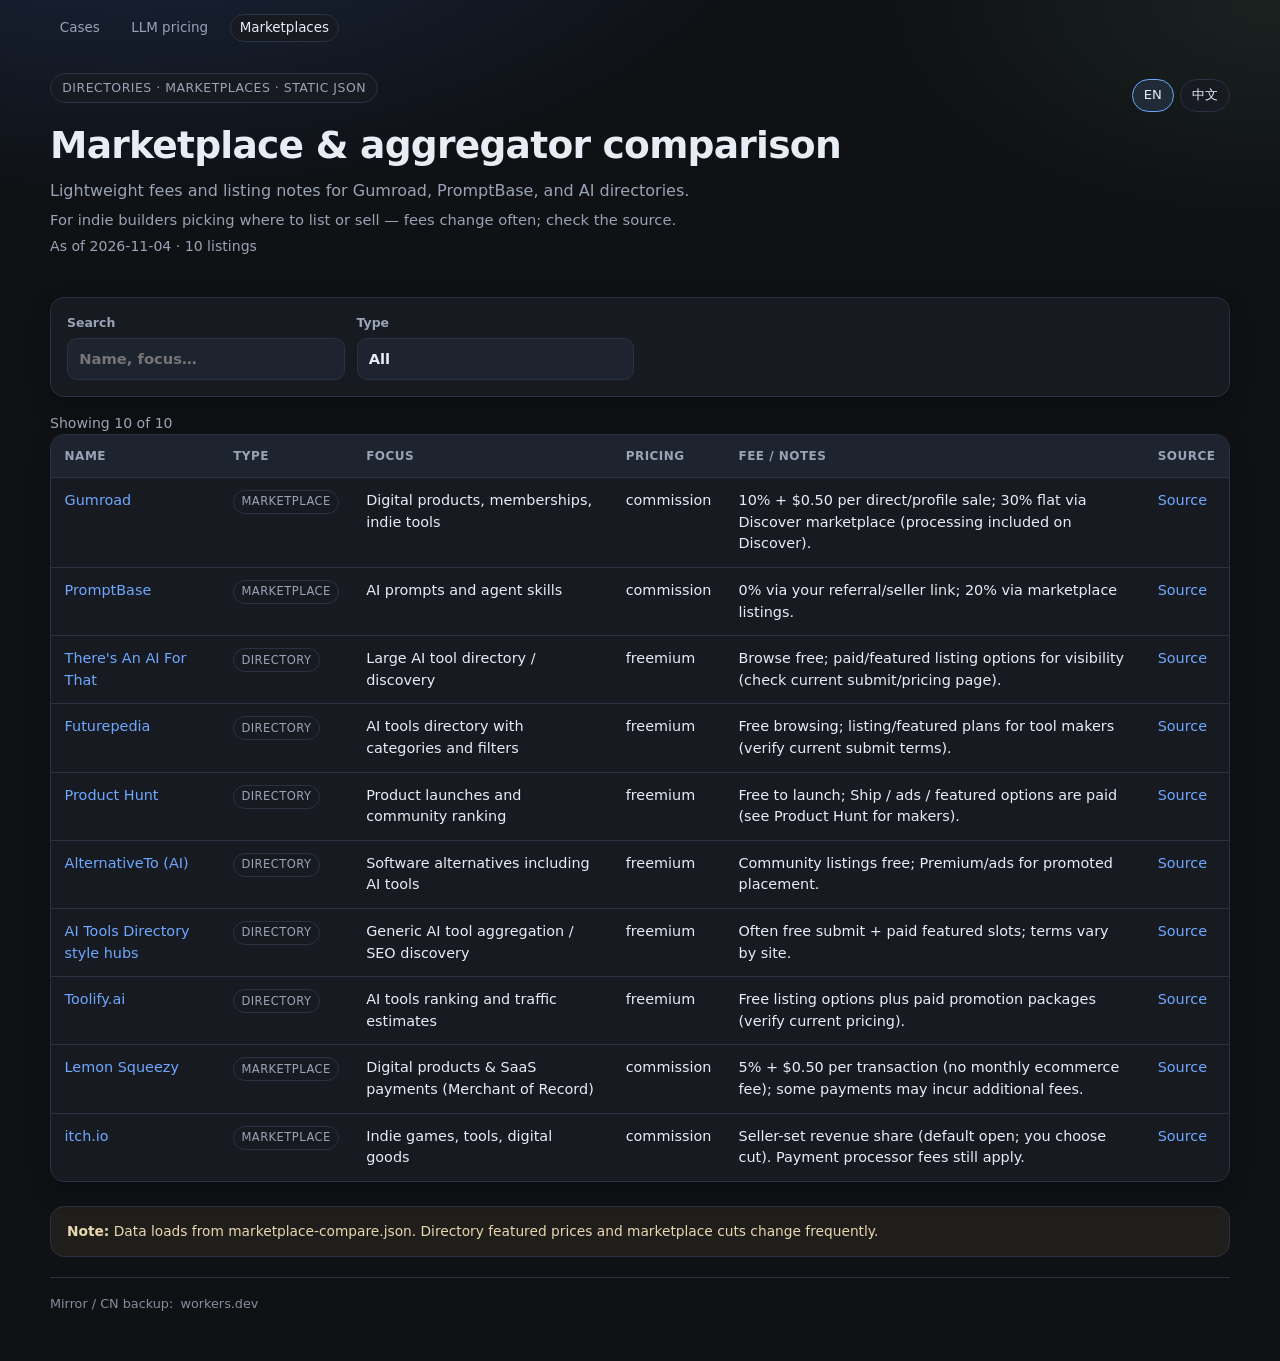
==== compare.html @ 5f9acc18 "feat: hub tools — LLM pricing + marketplaces, evidence badges, deep links, Gumroad soft CTAs" ====
<!DOCTYPE html>
<html lang="en">
<head>
  <meta charset="UTF-8" />
  <meta name="viewport" content="width=device-width, initial-scale=1" />
  <title>Marketplace comparison — aimrr.app</title>
  <meta name="description" content="Lightweight fees and listing notes for Gumroad, PromptBase, AI directories, and similar indie marketplaces." />
  <meta name="robots" content="index, follow" />
  <link rel="canonical" href="https://www.aimrr.app/compare.html" />
  <meta property="og:title" content="Marketplace comparison — aimrr.app" />
  <meta property="og:description" content="Lightweight fees and listing notes for Gumroad, PromptBase, AI directories, and similar indie marketplaces." />
  <meta property="og:url" content="https://www.aimrr.app/compare.html" />
  <link rel="stylesheet" href="styles.css" />
  <style>
    .meta-line { color: var(--muted); font-size: 0.88rem; margin: 0.35rem 0 0; }
    .tool-lang { display: inline-flex; gap: 0.35rem; margin-left: auto; }
    .tool-lang button { border: 1px solid var(--border); background: var(--surface); color: var(--text); border-radius: 999px; padding: 0.35rem 0.7rem; font: inherit; font-size: 0.82rem; cursor: pointer; }
    .tool-lang button.active { border-color: #6ea8fe; background: rgba(110,168,254,0.12); }
    .header-row { display: flex; flex-wrap: wrap; align-items: center; gap: 0.75rem; }
    .type-pill { display: inline-block; font-size: 0.72rem; padding: 0.15rem 0.45rem; border-radius: 999px; border: 1px solid var(--border); color: var(--muted); text-transform: uppercase; letter-spacing: 0.04em; }
  </style>
</head>
<body>
  <div class="wrap">
    <div class="layout">
      <main class="main" style="grid-column: 1 / -1">
        <nav class="site-nav" aria-label="Site">
          <a class="site-nav-link" href="./" data-i18n="navCases">Cases</a>
          <a class="site-nav-link" href="pricing.html" data-i18n="navPricing">LLM pricing</a>
          <a class="site-nav-link is-active" href="compare.html" data-i18n="navCompare">Marketplaces</a>
        </nav>
        <header>
          <div class="header-row">
            <div class="eyebrow" data-i18n="eyebrow">Directories · marketplaces · static JSON</div>
            <div class="tool-lang" role="group" aria-label="Language">
              <button type="button" id="lang-en" class="active" data-lang="en">EN</button>
              <button type="button" id="lang-zh" data-lang="zh">中文</button>
            </div>
          </div>
          <h1 data-i18n="title">Marketplace & aggregator comparison</h1>
          <p class="subtitle" data-i18n="subtitle">Lightweight fees and listing notes for Gumroad, PromptBase, and AI directories.</p>
          <p class="value-prop" data-i18n="valueProp">For indie builders picking where to list or sell — fees change often; check the source.</p>
          <p class="meta-line" id="as-of"></p>
        </header>

        <section class="controls" aria-label="Filters">
          <label>
            <span data-i18n="search">Search</span>
            <input id="q" type="search" data-i18n-placeholder="searchPlaceholder" placeholder="Name, focus…" autocomplete="off" />
          </label>
          <label>
            <span data-i18n="type">Type</span>
            <select id="type">
              <option value="" data-i18n="all">All</option>
              <option value="marketplace" data-i18n="typeMarketplace">Marketplace</option>
              <option value="directory" data-i18n="typeDirectory">Directory</option>
            </select>
          </label>
        </section>

        <p class="meta-line" id="count"></p>

        <div class="table-wrap" id="table-wrap">
          <table>
            <thead>
              <tr>
                <th data-i18n="colName">Name</th>
                <th data-i18n="colType">Type</th>
                <th data-i18n="colFocus">Focus</th>
                <th data-i18n="colPricing">Pricing</th>
                <th data-i18n="colFee">Fee / notes</th>
                <th data-i18n="colSource">Source</th>
              </tr>
            </thead>
            <tbody id="table-body"></tbody>
          </table>
        </div>
        <div class="empty hidden" id="empty" data-i18n="empty">No listings match.</div>

        <p class="disclaimer"><strong data-i18n="noteLabel">Note:</strong> <span data-i18n="noteBody">Data loads from marketplace-compare.json. Directory featured prices and marketplace cuts change frequently.</span></p>
        <footer>
          <div class="footer-mirror">
            <span data-i18n="mirror">Mirror / CN backup: </span>
            <a href="https://ai-indie-revenue-cases.jinxingle1983.workers.dev/compare.html">workers.dev</a>
          </div>
        </footer>
      </main>
    </div>
  </div>
  <script>
  (function () {
    const I18N = {
      en: {
        navCases: "Cases", navPricing: "LLM pricing", navCompare: "Marketplaces",
        eyebrow: "Directories · marketplaces · static JSON",
        title: "Marketplace & aggregator comparison",
        subtitle: "Lightweight fees and listing notes for Gumroad, PromptBase, and AI directories.",
        valueProp: "For indie builders picking where to list or sell — fees change often; check the source.",
        search: "Search", searchPlaceholder: "Name, focus…", type: "Type", all: "All",
        typeMarketplace: "Marketplace", typeDirectory: "Directory",
        colName: "Name", colType: "Type", colFocus: "Focus", colPricing: "Pricing",
        colFee: "Fee / notes", colSource: "Source",
        empty: "No listings match.", noteLabel: "Note:",
        noteBody: "Data loads from marketplace-compare.json. Directory featured prices and marketplace cuts change frequently.",
        mirror: "Mirror / CN backup: ",
        asOf: (d, n) => `As of ${d} · ${n} listings`,
        showing: (n, t) => `Showing ${n} of ${t}`,
        source: "Source"
      },
      zh: {
        navCases: "案例", navPricing: "大模型报价", navCompare: "聚合/市集",
        eyebrow: "目录 · 市集 · 静态 JSON",
        title: "聚合站 / 市集对比",
        subtitle: "Gumroad、PromptBase 与常见 AI 目录的费用与收录说明。",
        valueProp: "给独立开发者选上架渠道用 — 费率常变，请核对来源。",
        search: "搜索", searchPlaceholder: "名称、定位…", type: "类型", all: "全部",
        typeMarketplace: "市集", typeDirectory: "目录",
        colName: "名称", colType: "类型", colFocus: "定位", colPricing: "收费模式",
        colFee: "费率 / 备注", colSource: "来源",
        empty: "没有匹配项。", noteLabel: "说明：",
        noteBody: "数据来自 marketplace-compare.json。目录推广价与市集抽成经常变动。",
        mirror: "国内备用镜像：",
        asOf: (d, n) => `截至 ${d} · ${n} 条`,
        showing: (n, t) => `显示 ${n} / ${t}`,
        source: "来源"
      }
    };

    let lang = localStorage.getItem("aimrr-lang") || "en";
    let markets = [];
    let meta = { as_of: "" };

    const els = {
      q: document.getElementById("q"),
      type: document.getElementById("type"),
      body: document.getElementById("table-body"),
      empty: document.getElementById("empty"),
      wrap: document.getElementById("table-wrap"),
      asOf: document.getElementById("as-of"),
      count: document.getElementById("count"),
      langEn: document.getElementById("lang-en"),
      langZh: document.getElementById("lang-zh")
    };

    function t() { return I18N[lang] || I18N.en; }

    function escapeHtml(s) {
      return String(s).replace(/[&<>"']/g, (c) => ({ "&": "&amp;", "<": "&lt;", ">": "&gt;", '"': "&quot;", "'": "&#39;" }[c]));
    }
    function escapeAttr(s) { return escapeHtml(s); }

    function applyI18n() {
      const dict = t();
      document.documentElement.lang = lang === "zh" ? "zh-CN" : "en";
      document.querySelectorAll("[data-i18n]").forEach((el) => {
        const key = el.getAttribute("data-i18n");
        if (dict[key] != null) el.textContent = dict[key];
      });
      document.querySelectorAll("[data-i18n-placeholder]").forEach((el) => {
        const key = el.getAttribute("data-i18n-placeholder");
        if (dict[key] != null) el.placeholder = dict[key];
      });
      els.langEn.classList.toggle("active", lang === "en");
      els.langZh.classList.toggle("active", lang === "zh");
      render();
    }

    function filtered() {
      const q = (els.q.value || "").trim().toLowerCase();
      const type = els.type.value;
      return markets.filter((m) => {
        if (type && m.type !== type) return false;
        if (!q) return true;
        const hay = [m.name, m.focus, m.fee_note, m.pricing, m.type].join(" ").toLowerCase();
        return hay.includes(q);
      });
    }

    function render() {
      const dict = t();
      const list = filtered();
      els.asOf.textContent = dict.asOf(meta.as_of || "—", markets.length);
      els.count.textContent = dict.showing(list.length, markets.length);
      if (!list.length) {
        els.wrap.classList.add("hidden");
        els.empty.classList.remove("hidden");
        els.body.innerHTML = "";
        return;
      }
      els.wrap.classList.remove("hidden");
      els.empty.classList.add("hidden");
      els.body.innerHTML = list.map((m) => `
        <tr>
          <td><a href="${escapeAttr(m.url || "#")}" rel="noopener noreferrer" target="_blank">${escapeHtml(m.name || "")}</a></td>
          <td><span class="type-pill">${escapeHtml(m.type || "")}</span></td>
          <td>${escapeHtml(m.focus || "")}</td>
          <td>${escapeHtml(m.pricing || "")}</td>
          <td>${escapeHtml(m.fee_note || "")}</td>
          <td><a href="${escapeAttr(m.source_url || m.url || "#")}" rel="noopener noreferrer" target="_blank">${dict.source}</a></td>
        </tr>
      `).join("");
    }

    els.q.addEventListener("input", render);
    els.type.addEventListener("change", render);
    els.langEn.addEventListener("click", () => { lang = "en"; localStorage.setItem("aimrr-lang", lang); applyI18n(); });
    els.langZh.addEventListener("click", () => { lang = "zh"; localStorage.setItem("aimrr-lang", lang); applyI18n(); });

    fetch("marketplace-compare.json", { cache: "no-store" })
      .then((r) => {
        if (!r.ok) throw new Error("HTTP " + r.status);
        return r.json();
      })
      .then((data) => {
        meta = data;
        markets = Array.isArray(data.markets) ? data.markets : [];
        applyI18n();
      })
      .catch((err) => {
        els.asOf.textContent = "Failed to load marketplace-compare.json: " + err.message;
        els.empty.classList.remove("hidden");
        els.wrap.classList.add("hidden");
      });
  })();
  </script>
</body>
</html>
---- styles.css ----
/* AI Indie Revenue Cases — minimal dark theme */
:root {
  --bg: #0f1115;
  --surface: #171a21;
  --surface-2: #1e2330;
  --border: #2a3142;
  --text: #e8ecf4;
  --muted: #9aa3b5;
  --accent: #6ea8fe;
  --accent-soft: rgba(110, 168, 254, 0.12);
  --ok: #5dcea2;
  --warn: #e6b35c;
  --chip: #252b3a;
  --shadow: 0 8px 24px rgba(0, 0, 0, 0.28);
  --radius: 14px;
  --font: "Inter", "Segoe UI", system-ui, -apple-system, sans-serif;
}

* { box-sizing: border-box; }
html {
  scroll-behavior: smooth;
  overflow-x: hidden;
}
body {
  margin: 0;
  font-family: var(--font);
  background:
    radial-gradient(1200px 600px at 10% -10%, #1a2740 0%, transparent 55%),
    radial-gradient(900px 500px at 100% 0%, #1a2220 0%, transparent 45%),
    var(--bg);
  color: var(--text);
  line-height: 1.5;
  min-height: 100vh;
  overflow-x: hidden;
}

a { color: var(--accent); text-decoration: none; }
a:hover { text-decoration: underline; }

.wrap {
  width: min(1180px, calc(100% - 2rem));
  margin: 0 auto;
  max-width: 100%;
}

.layout {
  display: grid;
  grid-template-columns: 260px minmax(0, 1fr);
  gap: 1.25rem;
  align-items: start;
  padding-bottom: 0.5rem;
}

.sidebar {
  min-width: 0;
}

.main {
  min-width: 0;
}

.profile-card {
  background: var(--surface);
  border: 1px solid var(--border);
  border-radius: var(--radius);
  padding: 1.05rem 1rem 1.1rem;
  box-shadow: var(--shadow);
  display: flex;
  flex-direction: column;
  gap: 0.7rem;
}

.profile-card.sticky {
  position: sticky;
  top: 1rem;
}

.profile-avatar-wrap {
  display: flex;
  align-items: center;
  gap: 0.75rem;
}

.profile-avatar {
  width: 56px;
  height: 56px;
  border-radius: 999px;
  object-fit: cover;
  background: linear-gradient(145deg, #2a3a55, #1a2333);
  border: 1px solid var(--border);
  flex-shrink: 0;
  display: grid;
  place-items: center;
  overflow: hidden;
  font-weight: 700;
  font-size: 1.05rem;
  color: var(--accent);
  letter-spacing: -0.02em;
}

.profile-avatar img {
  width: 100%;
  height: 100%;
  border-radius: inherit;
  object-fit: cover;
  display: block;
}

.profile-names {
  min-width: 0;
}

.profile-name {
  margin: 0;
  font-size: 1.05rem;
  font-weight: 700;
  letter-spacing: -0.015em;
  line-height: 1.25;
}

.profile-handle {
  margin: 0.15rem 0 0;
  font-size: 0.84rem;
  color: var(--muted);
}

.profile-handle a {
  color: inherit;
  text-decoration: none;
}

.profile-handle a:hover {
  color: var(--accent);
  text-decoration: underline;
}

.profile-bio {
  margin: 0;
  font-size: 0.84rem;
  color: var(--muted);
  line-height: 1.45;
}

.profile-actions {
  display: flex;
  flex-direction: column;
  gap: 0.45rem;
}

.profile-btn {
  display: inline-flex;
  align-items: center;
  justify-content: center;
  gap: 0.4rem;
  border-radius: 999px;
  padding: 0.5rem 0.9rem;
  min-height: 40px;
  font: inherit;
  font-size: 0.86rem;
  font-weight: 600;
  text-decoration: none;
  cursor: pointer;
  border: 1px solid transparent;
  -webkit-tap-highlight-color: transparent;
  transition: background 0.15s ease, border-color 0.15s ease, filter 0.15s ease;
}

.profile-btn:hover {
  text-decoration: none;
}

.profile-btn-x {
  background: #e8ecf4;
  color: #0b1220;
}

.profile-btn-x:hover {
  filter: brightness(0.96);
}

.profile-btn-x .x-icon {
  width: 14px;
  height: 14px;
  fill: currentColor;
  flex-shrink: 0;
}

.profile-btn-shop {
  background: var(--accent-soft);
  color: var(--accent);
  border-color: var(--border);
}

.profile-btn-shop:hover {
  border-color: var(--accent);
  background: rgba(110, 168, 254, 0.2);
}

.profile-meta {
  margin: 0;
  font-size: 0.75rem;
  color: var(--muted);
  opacity: 0.9;
}

.sidebar-lang {
  margin-top: 0.15rem;
}

.sidebar-lang .view-toggle {
  width: 100%;
  justify-content: stretch;
}

.sidebar-lang .view-toggle button {
  flex: 1;
}

header { padding: 1.6rem 0 1rem; }

.header-top {
  display: flex;
  align-items: center;
  justify-content: space-between;
  gap: 0.75rem;
  margin-bottom: 0.9rem;
  flex-wrap: wrap;
}

.header-top .eyebrow {
  margin-bottom: 0;
}

.lang-toggle {
  flex-shrink: 0;
}

.eyebrow {
  display: inline-flex;
  align-items: center;
  gap: 0.4rem;
  font-size: 0.78rem;
  letter-spacing: 0.04em;
  text-transform: uppercase;
  color: var(--muted);
  background: var(--surface);
  border: 1px solid var(--border);
  border-radius: 999px;
  padding: 0.28rem 0.7rem;
  margin-bottom: 0.9rem;
}

h1 {
  margin: 0 0 0.35rem;
  font-size: clamp(1.7rem, 3.5vw, 2.35rem);
  letter-spacing: -0.02em;
  font-weight: 700;
}

.subtitle {
  margin: 0;
  color: var(--muted);
  font-size: 1rem;
  max-width: 46rem;
}

.controls {
  display: grid;
  grid-template-columns: repeat(4, minmax(0, 1fr));
  gap: 0.75rem;
  margin: 1.5rem 0 1rem;
  padding: 1rem;
  background: var(--surface);
  border: 1px solid var(--border);
  border-radius: var(--radius);
  box-shadow: var(--shadow);
}

label {
  display: flex;
  flex-direction: column;
  gap: 0.35rem;
  font-size: 0.78rem;
  color: var(--muted);
  font-weight: 600;
}

select, input[type="search"] {
  width: 100%;
  appearance: none;
  background: var(--surface-2);
  color: var(--text);
  border: 1px solid var(--border);
  border-radius: 10px;
  padding: 0.55rem 0.7rem;
  font: inherit;
  font-size: 0.92rem;
}

select:focus, input[type="search"]:focus {
  outline: 2px solid rgba(110, 168, 254, 0.35);
  border-color: var(--accent);
}

.meta-row {
  display: flex;
  flex-wrap: wrap;
  gap: 0.75rem 1rem;
  align-items: center;
  justify-content: space-between;
  margin-bottom: 1rem;
  color: var(--muted);
  font-size: 0.88rem;
}

.view-toggle {
  display: inline-flex;
  gap: 0.35rem;
  background: var(--surface);
  border: 1px solid var(--border);
  border-radius: 999px;
  padding: 0.2rem;
}

.view-toggle button {
  border: 0;
  background: transparent;
  color: var(--muted);
  padding: 0.45rem 0.85rem;
  min-height: 36px;
  border-radius: 999px;
  cursor: pointer;
  font: inherit;
  font-size: 0.85rem;
  -webkit-tap-highlight-color: transparent;
}

.view-toggle button.active {
  background: var(--accent-soft);
  color: var(--accent);
}

.cards {
  display: grid;
  grid-template-columns: repeat(auto-fill, minmax(300px, 1fr));
  gap: 0.9rem;
}

.card {
  background: var(--surface);
  border: 1px solid var(--border);
  border-radius: var(--radius);
  padding: 1rem 1.05rem 1.1rem;
  display: flex;
  flex-direction: column;
  gap: 0.55rem;
  transition: border-color 0.15s ease, transform 0.15s ease;
  min-width: 0;
}

.card:hover {
  border-color: #3a4560;
  transform: translateY(-1px);
}

.card-top {
  display: flex;
  flex-wrap: wrap;
  justify-content: space-between;
  gap: 0.45rem 0.75rem;
  align-items: flex-start;
  min-width: 0;
}

.card-top h2,
.card h2 {
  margin: 0;
  font-size: 1.05rem;
  letter-spacing: -0.01em;
  flex: 1 1 8rem;
  min-width: 0;
  max-width: 100%;
  overflow-wrap: break-word;
  word-break: normal;
  hyphens: none;
}

.one-liner {
  margin: 0;
  color: var(--muted);
  font-size: 0.9rem;
  min-height: 2.7em;
  overflow-wrap: anywhere;
}

.revenue {
  flex: 1 1 9rem;
  min-width: 0;
  max-width: 100%;
  font-size: 1.15rem;
  font-weight: 700;
  color: var(--ok);
  letter-spacing: -0.01em;
  text-align: right;
  white-space: normal;
  overflow-wrap: break-word;
  word-break: normal;
  line-height: 1.25;
}

.revenue-range {
  display: block;
  font-size: 0.78rem;
  font-weight: 500;
  color: var(--muted);
  margin-top: 0.2rem;
  white-space: normal;
  overflow-wrap: break-word;
  word-break: normal;
  text-align: right;
  line-height: 1.35;
}

.chips {
  display: flex;
  flex-wrap: wrap;
  gap: 0.35rem;
}

.chip {
  display: inline-flex;
  align-items: center;
  background: var(--chip);
  border: 1px solid var(--border);
  color: var(--text);
  border-radius: 999px;
  padding: 0.18rem 0.55rem;
  font-size: 0.75rem;
}

.chip.stage-declining { color: #f0a0a0; }
.chip.stage-exited { color: var(--warn); }
.chip.stage-scaled,
.chip.stage-breakout { color: var(--ok); }

.card-foot {
  display: flex;
  justify-content: space-between;
  align-items: center;
  gap: 0.5rem;
  margin-top: auto;
  padding-top: 0.35rem;
  font-size: 0.8rem;
  color: var(--muted);
  flex-wrap: wrap;
}

.notes {
  margin: 0;
  font-size: 0.8rem;
  color: var(--muted);
  overflow-wrap: anywhere;
}

.table-wrap {
  overflow-x: auto;
  -webkit-overflow-scrolling: touch;
  overscroll-behavior-x: contain;
  border: 1px solid var(--border);
  border-radius: var(--radius);
  background: var(--surface);
  box-shadow: var(--shadow);
  max-width: 100%;
}

table {
  width: 100%;
  border-collapse: collapse;
  min-width: 860px;
  font-size: 0.9rem;
}

th, td {
  text-align: left;
  padding: 0.75rem 0.85rem;
  border-bottom: 1px solid var(--border);
  vertical-align: top;
}

th {
  font-size: 0.75rem;
  text-transform: uppercase;
  letter-spacing: 0.04em;
  color: var(--muted);
  background: var(--surface-2);
  position: sticky;
  top: 0;
}

tr:last-child td { border-bottom: 0; }
tr:hover td { background: rgba(255,255,255,0.02); }

.empty {
  padding: 2.5rem 1rem;
  text-align: center;
  color: var(--muted);
  border: 1px dashed var(--border);
  border-radius: var(--radius);
  background: var(--surface);
}

.pager {
  display: flex;
  flex-wrap: wrap;
  align-items: center;
  justify-content: center;
  gap: 0.65rem 0.85rem;
  margin: 1.15rem 0 0;
  padding: 0.85rem 0.5rem;
}

.pager-btn {
  border: 1px solid var(--border);
  background: var(--surface);
  color: var(--text);
  border-radius: 999px;
  padding: 0.55rem 1.05rem;
  min-height: 42px;
  min-width: 5.5rem;
  font: inherit;
  font-size: 0.9rem;
  cursor: pointer;
  -webkit-tap-highlight-color: transparent;
  transition: border-color 0.15s ease, background 0.15s ease, opacity 0.15s ease;
}

.pager-btn:hover:not(:disabled) {
  border-color: #3a4560;
  background: var(--surface-2);
}

.pager-btn:disabled {
  opacity: 0.4;
  cursor: not-allowed;
}

.pager-status {
  color: var(--muted);
  font-size: 0.88rem;
  text-align: center;
  min-width: 7rem;
}

.disclaimer {
  margin: 1.5rem 0 0.75rem;
  padding: 0.9rem 1rem;
  border-radius: var(--radius);
  border: 1px solid var(--border);
  background: rgba(230, 179, 92, 0.08);
  color: #e8d7b0;
  font-size: 0.86rem;
}

footer {
  margin: 1.25rem 0 2.5rem;
  padding-top: 1rem;
  border-top: 1px solid var(--border);
  color: var(--muted);
  font-size: 0.85rem;
  display: flex;
  flex-wrap: wrap;
  gap: 0.5rem 1rem;
  justify-content: space-between;
  align-items: flex-start;
}

.hidden { display: none !important; }

@media (max-width: 860px) {
  .controls { grid-template-columns: 1fr 1fr; }
  .cards { grid-template-columns: repeat(auto-fill, minmax(260px, 1fr)); }
}

@media (max-width: 560px) {
  .wrap { width: calc(100% - 1.25rem); }

  header { padding: 1.6rem 0 1rem; }

  .header-top {
    flex-direction: column;
    align-items: flex-start;
    gap: 0.65rem;
  }

  .lang-toggle {
    align-self: flex-start;
  }

  .controls {
    grid-template-columns: 1fr;
    padding: 0.85rem;
  }

  .cards {
    grid-template-columns: 1fr;
  }

  .card-top {
    flex-direction: column;
    align-items: flex-start;
  }

  .card-top h2,
  .card h2 {
    flex: 1 1 auto;
  }

  .revenue {
    width: 100%;
    text-align: left;
  }

  .revenue-range {
    text-align: left;
  }

  .meta-row {
    flex-direction: column;
    align-items: flex-start;
  }

  .pager {
    gap: 0.5rem;
    padding: 0.75rem 0;
  }

  .pager-btn {
    flex: 1 1 auto;
    min-width: 0;
  }

  .pager-status {
    order: -1;
    width: 100%;
    margin-bottom: 0.15rem;
  }

  footer {
    flex-direction: column;
    gap: 0.4rem;
  }

  .view-toggle button {
    padding: 0.5rem 0.9rem;
  }
}

@media (max-width: 375px) {
  .wrap { width: calc(100% - 1rem); }
  h1 { font-size: 1.45rem; }
  .subtitle { font-size: 0.92rem; }
}

/* —— Submit button + modal —— */
.meta-actions {
  display: flex;
  flex-wrap: wrap;
  align-items: center;
  gap: 0.55rem 0.75rem;
}

.btn-submit {
  border: 1px solid var(--border);
  background: var(--accent-soft);
  color: var(--accent);
  border-radius: 999px;
  padding: 0.5rem 1rem;
  min-height: 40px;
  font: inherit;
  font-size: 0.88rem;
  font-weight: 600;
  cursor: pointer;
  -webkit-tap-highlight-color: transparent;
  transition: border-color 0.15s ease, background 0.15s ease;
}

.btn-submit:hover {
  border-color: var(--accent);
  background: rgba(110, 168, 254, 0.2);
}

.modal {
  position: fixed;
  inset: 0;
  z-index: 1000;
  display: flex;
  align-items: flex-end;
  justify-content: center;
  padding: 0;
}

.modal:not(.hidden) {
  display: flex;
}

.modal-backdrop {
  position: absolute;
  inset: 0;
  background: rgba(6, 8, 12, 0.72);
  backdrop-filter: blur(3px);
}

.modal-panel {
  position: relative;
  z-index: 1;
  width: min(640px, 100%);
  max-height: min(92vh, 640px);
  display: flex;
  flex-direction: column;
  overflow: hidden;
  background: var(--surface);
  border: 1px solid var(--border);
  border-radius: 16px 16px 0 0;
  box-shadow: var(--shadow);
  margin: 0;
}

.modal-head {
  display: flex;
  align-items: flex-start;
  justify-content: space-between;
  gap: 0.65rem;
  padding: 0.75rem 0.9rem 0.55rem;
  border-bottom: 1px solid var(--border);
  flex-shrink: 0;
}

.modal-head-text {
  min-width: 0;
  flex: 1;
}

.modal-head h2 {
  margin: 0;
  font-size: 1.05rem;
  letter-spacing: -0.015em;
  line-height: 1.25;
}

.modal-close {
  border: 0;
  background: var(--surface-2);
  color: var(--muted);
  width: 32px;
  height: 32px;
  border-radius: 999px;
  font-size: 1.25rem;
  line-height: 1;
  cursor: pointer;
  flex-shrink: 0;
  -webkit-tap-highlight-color: transparent;
}

.modal-close:hover {
  color: var(--text);
}

.submit-note {
  margin: 0.28rem 0 0;
  padding: 0;
  border: 0;
  background: transparent;
  color: var(--muted);
  font-size: 0.78rem;
  line-height: 1.35;
}

.submit-form {
  display: flex;
  flex-direction: column;
  min-height: 0;
  flex: 1;
}

.modal-body {
  flex: 1 1 auto;
  min-height: 0;
  overflow-y: auto;
  -webkit-overflow-scrolling: touch;
  padding: 0.65rem 0.9rem 0.35rem;
}

.modal-foot {
  flex-shrink: 0;
  position: sticky;
  bottom: 0;
  padding: 0.55rem 0.9rem 0.75rem;
  border-top: 1px solid var(--border);
  background: linear-gradient(180deg, rgba(23, 26, 33, 0.92), var(--surface) 40%);
  backdrop-filter: blur(6px);
}

.submit-hint {
  margin: 0 0 0.45rem;
  color: var(--muted);
  font-size: 0.75rem;
  line-height: 1.35;
}

.form-grid {
  display: grid;
  grid-template-columns: repeat(6, minmax(0, 1fr));
  gap: 0.45rem 0.55rem;
}

.form-grid > label {
  grid-column: span 3;
  gap: 0.2rem;
  font-size: 0.72rem;
}

.form-grid label.full {
  grid-column: 1 / -1;
}

.form-grid label.third {
  grid-column: span 2;
}

.form-grid label em {
  font-style: normal;
  font-weight: 500;
  color: var(--muted);
  opacity: 0.85;
}

.form-grid input[type="text"],
.form-grid input[type="url"],
.form-grid input[type="email"],
.form-grid input[type="number"],
.form-grid select,
.form-grid textarea {
  width: 100%;
  appearance: none;
  background: var(--surface-2);
  color: var(--text);
  border: 1px solid var(--border);
  border-radius: 8px;
  padding: 0.38rem 0.55rem;
  font: inherit;
  font-size: 0.86rem;
  line-height: 1.3;
  min-height: 34px;
}

.form-grid textarea {
  resize: vertical;
  min-height: 2.6rem;
  max-height: 5.5rem;
  padding-top: 0.4rem;
}

.form-grid input:focus,
.form-grid select:focus,
.form-grid textarea:focus {
  outline: 2px solid rgba(110, 168, 254, 0.35);
  border-color: var(--accent);
}

.form-actions {
  display: flex;
  flex-wrap: wrap;
  gap: 0.4rem;
}

.btn-primary,
.btn-secondary {
  border-radius: 999px;
  padding: 0.45rem 0.95rem;
  min-height: 36px;
  font: inherit;
  font-size: 0.86rem;
  font-weight: 600;
  cursor: pointer;
  -webkit-tap-highlight-color: transparent;
  transition: opacity 0.15s ease, border-color 0.15s ease, background 0.15s ease;
}

.btn-primary {
  border: 1px solid transparent;
  background: var(--accent);
  color: #0b1220;
}

.btn-primary:hover {
  filter: brightness(1.05);
}

.btn-secondary {
  border: 1px solid var(--border);
  background: var(--surface-2);
  color: var(--text);
}

.btn-secondary:hover:not(:disabled) {
  border-color: #3a4560;
}

.btn-secondary:disabled,
.btn-primary:disabled {
  opacity: 0.45;
  cursor: not-allowed;
}

.submit-status {
  margin: 0.4rem 0 0;
  min-height: 1.1em;
  font-size: 0.8rem;
  color: var(--ok);
}

.submit-status.is-error {
  color: #f0a0a0;
}

@media (min-width: 640px) {
  .modal {
    align-items: center;
    padding: 1rem;
  }
  .modal-panel {
    border-radius: var(--radius);
    max-height: min(86vh, 620px);
  }
}

@media (max-width: 900px) {
  .layout {
    grid-template-columns: 1fr;
  }
  .profile-card.sticky {
    position: static;
  }
}

@media (max-width: 560px) {
  .form-grid {
    grid-template-columns: 1fr 1fr;
  }
  .form-grid > label,
  .form-grid label.third {
    grid-column: span 1;
  }
  .form-grid label.full {
    grid-column: 1 / -1;
  }
  .form-actions {
    flex-direction: row;
  }
  .form-actions .btn-primary,
  .form-actions .btn-secondary {
    flex: 1 1 auto;
  }
  .meta-actions {
    width: 100%;
    justify-content: space-between;
  }
  .profile-actions {
    flex-direction: row;
    flex-wrap: wrap;
  }
  .profile-btn {
    flex: 1 1 auto;
  }
}


/* —— Value prop —— */
.value-prop {
  margin: 0.35rem 0 0;
  max-width: 46rem;
  color: var(--muted);
  font-size: 0.92rem;
  line-height: 1.45;
}

/* —— Soft Gumroad packs in sidebar —— */
.sidebar-packs {
  margin-top: 0.15rem;
  padding-top: 0.65rem;
  border-top: 1px solid var(--border);
}
.sidebar-packs-label {
  margin: 0 0 0.35rem;
  font-size: 0.72rem;
  text-transform: uppercase;
  letter-spacing: 0.04em;
  color: var(--muted);
}
.sidebar-packs-list {
  list-style: none;
  margin: 0;
  padding: 0;
  display: flex;
  flex-direction: column;
  gap: 0.28rem;
}
.sidebar-packs-list a {
  font-size: 0.82rem;
  color: var(--muted);
  text-decoration: none;
}
.sidebar-packs-list a:hover {
  color: var(--accent);
  text-decoration: underline;
}

/* —— Evidence badges (EN+ZH) —— */
.chip.evidence {
  gap: 0.35rem;
  font-weight: 560;
}
.chip.evidence .ev-secondary {
  opacity: 0.55;
  font-weight: 500;
  font-size: 0.68rem;
}
.chip.evidence-stripe_verified {
  color: var(--ok);
  border-color: rgba(93, 206, 162, 0.35);
  background: rgba(93, 206, 162, 0.1);
}
.chip.evidence-self_reported {
  color: #c5d0e6;
}
.chip.evidence-press {
  color: var(--accent);
  border-color: rgba(110, 168, 254, 0.35);
  background: var(--accent-soft);
}
.chip.evidence-estimate,
.chip.evidence-screenshot {
  color: var(--warn);
  border-color: rgba(230, 179, 92, 0.35);
  background: rgba(230, 179, 92, 0.1);
}

/* —— Case deep links / highlight —— */
.case-title-link {
  color: inherit;
  text-decoration: none;
}
.case-title-link:hover {
  color: var(--accent);
  text-decoration: underline;
}
.permalink {
  color: var(--muted);
  opacity: 0.7;
  text-decoration: none;
  margin-left: 0.1rem;
}
.permalink:hover {
  color: var(--accent);
  opacity: 1;
}
.card.case-highlight,
tr.case-highlight td {
  outline: 1px solid rgba(110, 168, 254, 0.55);
  box-shadow: 0 0 0 3px rgba(110, 168, 254, 0.12);
  transition: box-shadow 0.25s ease, outline-color 0.25s ease;
}
tr.case-highlight td:first-child {
  border-radius: 8px 0 0 8px;
}
tr.case-highlight td:last-child {
  border-radius: 0 8px 8px 0;
}
.card.case-highlight {
  border-color: rgba(110, 168, 254, 0.55);
}

/* —— Submit soft CTA —— */
.submit-soft-cta {
  margin: 0.55rem 0 0;
  font-size: 0.84rem;
  color: var(--muted);
  line-height: 1.4;
}
.submit-soft-cta a {
  color: var(--accent);
}

/* —— Footer mirror —— */
.footer-primary,
.footer-mirror {
  display: flex;
  flex-wrap: wrap;
  gap: 0.35rem 0.45rem;
  align-items: center;
}
.footer-sep {
  color: var(--border);
}
.footer-mirror {
  font-size: 0.8rem;
  opacity: 0.85;
}
.footer-mirror a {
  color: var(--muted);
}
.footer-mirror a:hover {
  color: var(--accent);
}


/* —— Site nav (Cases / Pricing / Compare) —— */
.site-nav {
  display: flex;
  flex-wrap: wrap;
  gap: 0.45rem 0.75rem;
  margin: 0.85rem 0 0.35rem;
  padding: 0;
}
.site-nav-link {
  font-size: 0.84rem;
  color: var(--muted);
  text-decoration: none;
  padding: 0.2rem 0.55rem;
  border-radius: 999px;
  border: 1px solid transparent;
}
.site-nav-link:hover {
  color: var(--accent);
  text-decoration: none;
}
.site-nav-link.is-active {
  color: var(--text);
  border-color: var(--border);
  background: var(--surface);
}
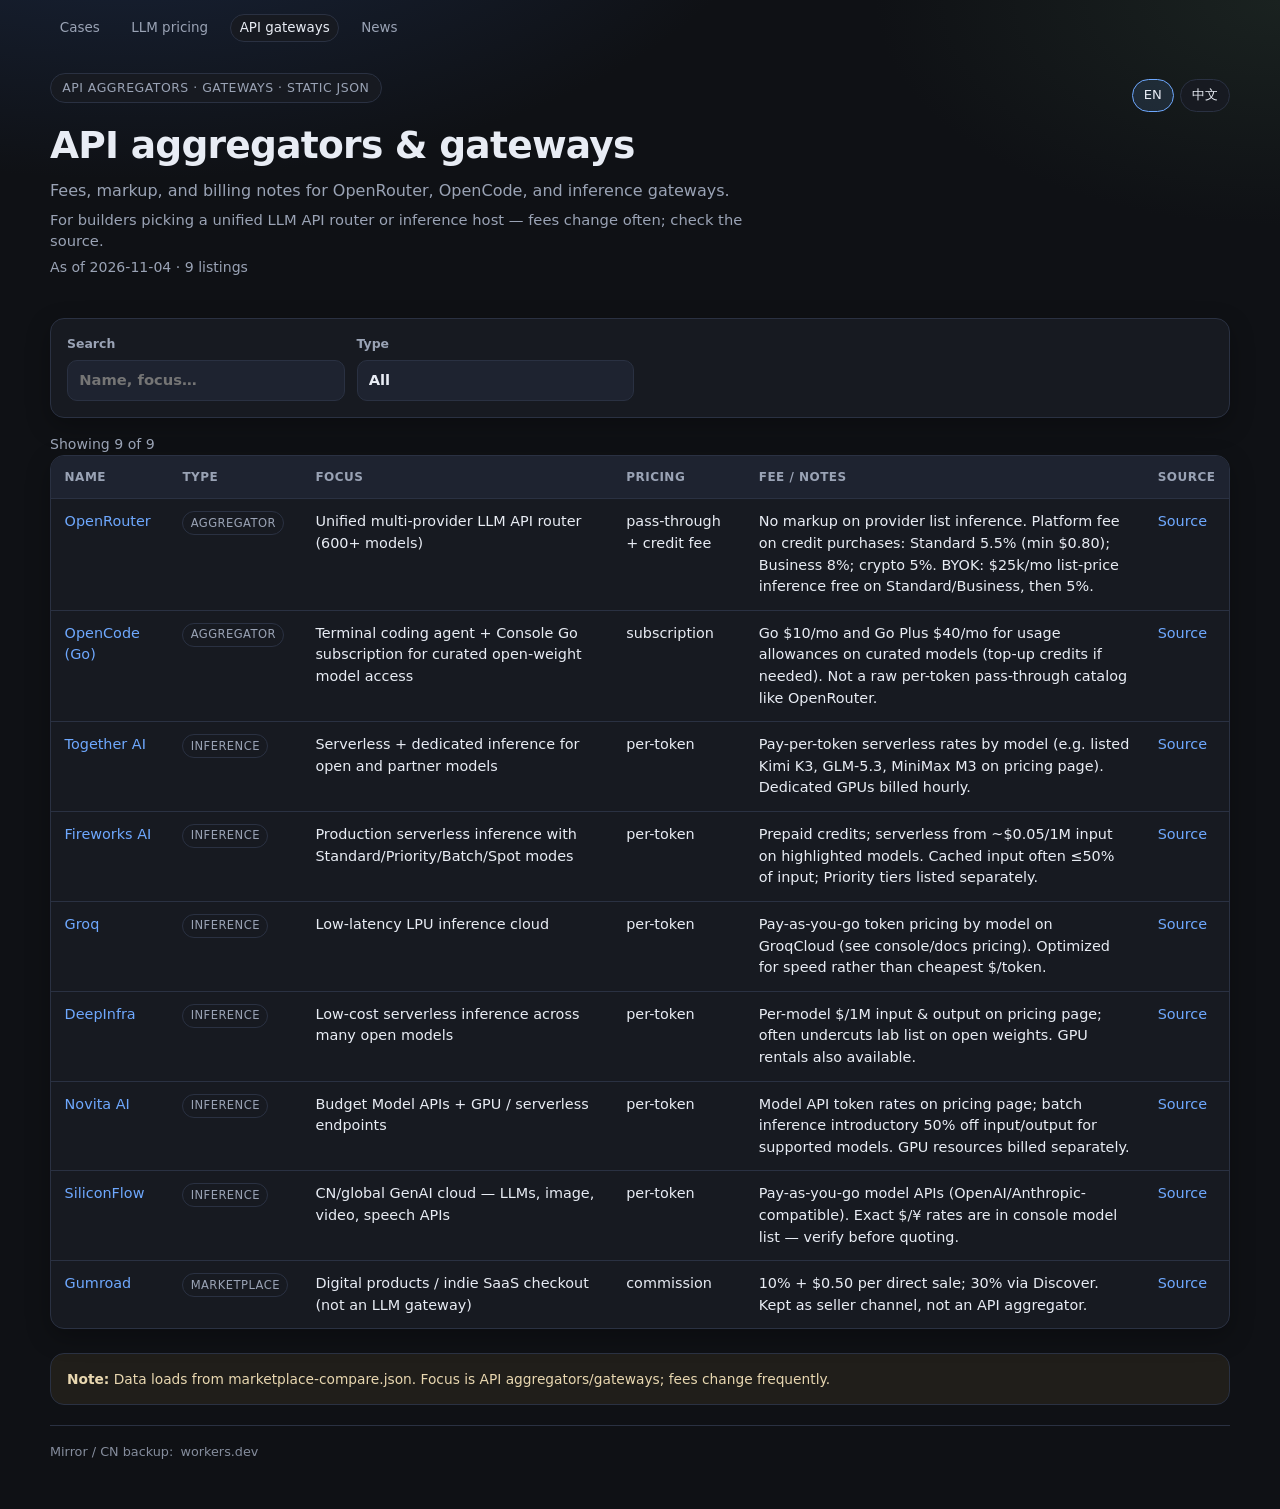
==== commit 88e1855c: "feat: CN LLM vendors, API aggregators (OpenRouter etc), daily news" ====
--- a/compare.html
+++ b/compare.html
@@ -3,12 +3,12 @@
 <head>
   <meta charset="UTF-8" />
   <meta name="viewport" content="width=device-width, initial-scale=1" />
-  <title>Marketplace comparison — aimrr.app</title>
-  <meta name="description" content="Lightweight fees and listing notes for Gumroad, PromptBase, AI directories, and similar indie marketplaces." />
+  <title>API aggregators comparison — aimrr.app</title>
+  <meta name="description" content="Compare OpenRouter, OpenCode, Together, Fireworks, Groq, DeepInfra and other LLM API gateways — fees and billing notes." />
   <meta name="robots" content="index, follow" />
   <link rel="canonical" href="https://www.aimrr.app/compare.html" />
-  <meta property="og:title" content="Marketplace comparison — aimrr.app" />
-  <meta property="og:description" content="Lightweight fees and listing notes for Gumroad, PromptBase, AI directories, and similar indie marketplaces." />
+  <meta property="og:title" content="API aggregators comparison — aimrr.app" />
+  <meta property="og:description" content="Compare OpenRouter, OpenCode, Together, Fireworks, Groq, DeepInfra and other LLM API gateways — fees and billing notes." />
   <meta property="og:url" content="https://www.aimrr.app/compare.html" />
   <link rel="stylesheet" href="styles.css" />
   <style>
@@ -27,19 +27,20 @@
         <nav class="site-nav" aria-label="Site">
           <a class="site-nav-link" href="./" data-i18n="navCases">Cases</a>
           <a class="site-nav-link" href="pricing.html" data-i18n="navPricing">LLM pricing</a>
-          <a class="site-nav-link is-active" href="compare.html" data-i18n="navCompare">Marketplaces</a>
+          <a class="site-nav-link is-active" href="compare.html" data-i18n="navCompare">API gateways</a>
+          <a class="site-nav-link" href="news.html" data-i18n="navNews">News</a>
         </nav>
         <header>
           <div class="header-row">
-            <div class="eyebrow" data-i18n="eyebrow">Directories · marketplaces · static JSON</div>
+            <div class="eyebrow" data-i18n="eyebrow">API aggregators · gateways · static JSON</div>
             <div class="tool-lang" role="group" aria-label="Language">
               <button type="button" id="lang-en" class="active" data-lang="en">EN</button>
               <button type="button" id="lang-zh" data-lang="zh">中文</button>
             </div>
           </div>
-          <h1 data-i18n="title">Marketplace & aggregator comparison</h1>
-          <p class="subtitle" data-i18n="subtitle">Lightweight fees and listing notes for Gumroad, PromptBase, and AI directories.</p>
-          <p class="value-prop" data-i18n="valueProp">For indie builders picking where to list or sell — fees change often; check the source.</p>
+          <h1 data-i18n="title">API aggregators & gateways</h1>
+          <p class="subtitle" data-i18n="subtitle">Fees, markup, and billing notes for OpenRouter, OpenCode, and inference gateways.</p>
+          <p class="value-prop" data-i18n="valueProp">For builders picking a unified LLM API router or inference host — fees change often; check the source.</p>
           <p class="meta-line" id="as-of"></p>
         </header>
 
@@ -52,8 +53,9 @@
             <span data-i18n="type">Type</span>
             <select id="type">
               <option value="" data-i18n="all">All</option>
+              <option value="aggregator" data-i18n="typeAggregator">Aggregator</option>
+              <option value="inference" data-i18n="typeInference">Inference host</option>
               <option value="marketplace" data-i18n="typeMarketplace">Marketplace</option>
-              <option value="directory" data-i18n="typeDirectory">Directory</option>
             </select>
           </label>
         </section>
@@ -77,7 +79,7 @@
         </div>
         <div class="empty hidden" id="empty" data-i18n="empty">No listings match.</div>
 
-        <p class="disclaimer"><strong data-i18n="noteLabel">Note:</strong> <span data-i18n="noteBody">Data loads from marketplace-compare.json. Directory featured prices and marketplace cuts change frequently.</span></p>
+        <p class="disclaimer"><strong data-i18n="noteLabel">Note:</strong> <span data-i18n="noteBody">Data loads from marketplace-compare.json. Focus is API aggregators/gateways; fees change frequently.</span></p>
         <footer>
           <div class="footer-mirror">
             <span data-i18n="mirror">Mirror / CN backup: </span>
@@ -91,34 +93,34 @@
   (function () {
     const I18N = {
       en: {
-        navCases: "Cases", navPricing: "LLM pricing", navCompare: "Marketplaces",
-        eyebrow: "Directories · marketplaces · static JSON",
-        title: "Marketplace & aggregator comparison",
-        subtitle: "Lightweight fees and listing notes for Gumroad, PromptBase, and AI directories.",
-        valueProp: "For indie builders picking where to list or sell — fees change often; check the source.",
+        navCases: "Cases", navPricing: "LLM pricing", navCompare: "API gateways", navNews: "News",
+        eyebrow: "API aggregators · gateways · static JSON",
+        title: "API aggregators & gateways",
+        subtitle: "Fees, markup, and billing notes for OpenRouter, OpenCode, and inference gateways.",
+        valueProp: "For builders picking a unified LLM API router or inference host — fees change often; check the source.",
         search: "Search", searchPlaceholder: "Name, focus…", type: "Type", all: "All",
-        typeMarketplace: "Marketplace", typeDirectory: "Directory",
+        typeAggregator: "Aggregator", typeInference: "Inference host", typeMarketplace: "Marketplace",
         colName: "Name", colType: "Type", colFocus: "Focus", colPricing: "Pricing",
         colFee: "Fee / notes", colSource: "Source",
         empty: "No listings match.", noteLabel: "Note:",
-        noteBody: "Data loads from marketplace-compare.json. Directory featured prices and marketplace cuts change frequently.",
+        noteBody: "Data loads from marketplace-compare.json. Focus is API aggregators/gateways; fees change frequently.",
         mirror: "Mirror / CN backup: ",
         asOf: (d, n) => `As of ${d} · ${n} listings`,
         showing: (n, t) => `Showing ${n} of ${t}`,
         source: "Source"
       },
       zh: {
-        navCases: "案例", navPricing: "大模型报价", navCompare: "聚合/市集",
-        eyebrow: "目录 · 市集 · 静态 JSON",
-        title: "聚合站 / 市集对比",
-        subtitle: "Gumroad、PromptBase 与常见 AI 目录的费用与收录说明。",
-        valueProp: "给独立开发者选上架渠道用 — 费率常变，请核对来源。",
+        navCases: "案例", navPricing: "大模型报价", navCompare: "API 聚合", navNews: "资讯",
+        eyebrow: "API 聚合 · 网关 · 静态 JSON",
+        title: "API 聚合 / 推理网关对比",
+        subtitle: "OpenRouter、OpenCode、Together、Fireworks 等统一模型 API 的费率与计费说明。",
+        valueProp: "给开发者选统一 LLM 路由或推理托管用 — 费率常变，请核对来源。",
         search: "搜索", searchPlaceholder: "名称、定位…", type: "类型", all: "全部",
-        typeMarketplace: "市集", typeDirectory: "目录",
+        typeAggregator: "聚合路由", typeInference: "推理托管", typeMarketplace: "市集",
         colName: "名称", colType: "类型", colFocus: "定位", colPricing: "收费模式",
         colFee: "费率 / 备注", colSource: "来源",
         empty: "没有匹配项。", noteLabel: "说明：",
-        noteBody: "数据来自 marketplace-compare.json。目录推广价与市集抽成经常变动。",
+        noteBody: "数据来自 marketplace-compare.json，重点是 API 聚合/网关；费率经常变动。",
         mirror: "国内备用镜像：",
         asOf: (d, n) => `截至 ${d} · ${n} 条`,
         showing: (n, t) => `显示 ${n} / ${t}`,
